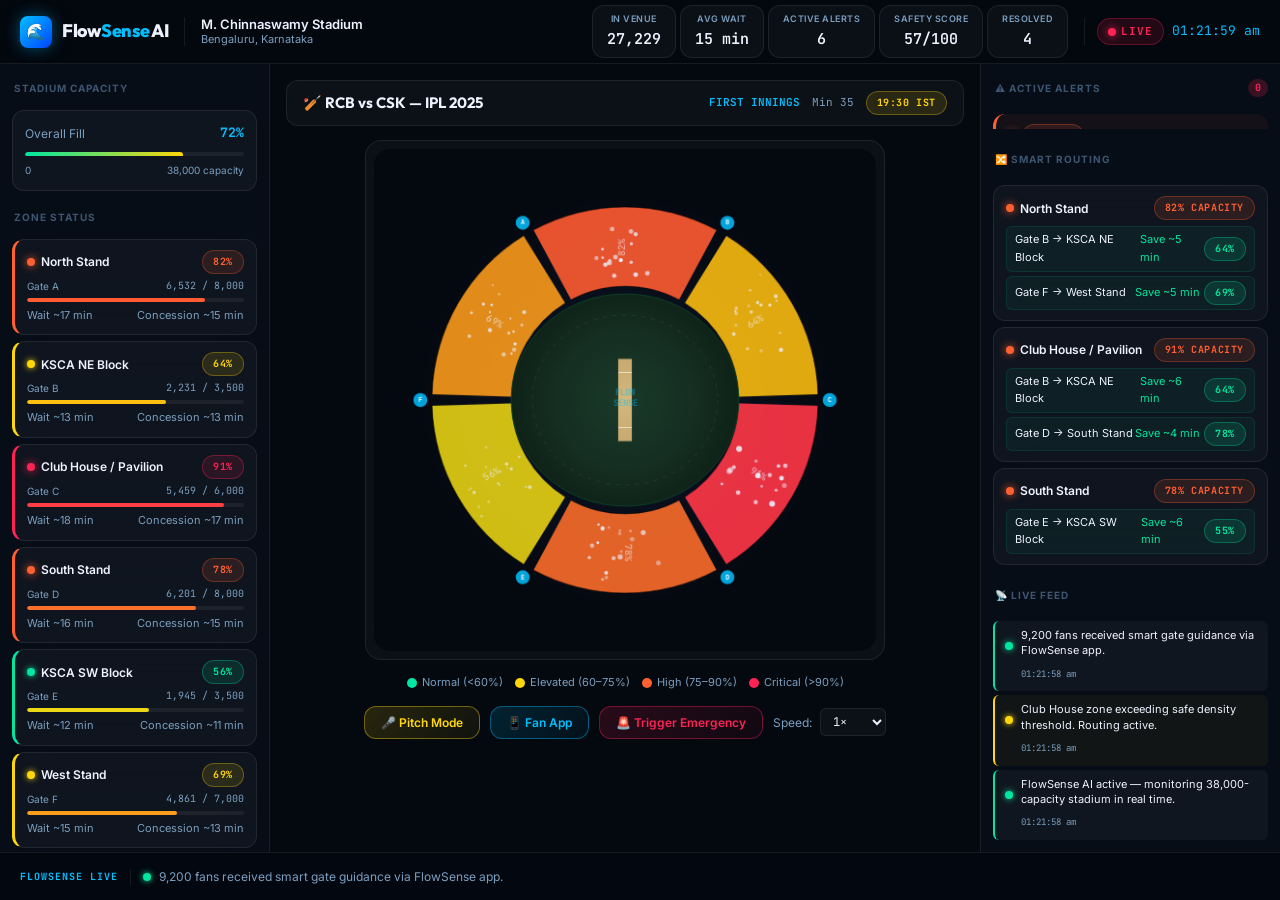
==== index.html @ 58429cc9 "Initial commit - FlowSense AI project" ====
<!DOCTYPE html>
<html lang="en">
<head>
  <meta charset="UTF-8">
  <meta name="viewport" content="width=device-width, initial-scale=1.0">
  <title>FlowSense AI — Ops Dashboard | M. Chinnaswamy Stadium</title>
  <meta name="description" content="Real-time crowd intelligence operations center for M. Chinnaswamy Stadium. Live density monitoring, congestion alerts, and smart fan routing.">
  <link rel="preconnect" href="https://fonts.googleapis.com">
  <link rel="preconnect" href="https://fonts.gstatic.com" crossorigin>
  <link href="https://fonts.googleapis.com/css2?family=Inter:wght@300;400;500;600;700&family=Outfit:wght@600;700;800;900&family=JetBrains+Mono:wght@400;500;600&display=swap" rel="stylesheet">
  <link rel="stylesheet" href="css/main.css">
  <link rel="stylesheet" href="css/dashboard.css">
</head>
<body>

<div class="dashboard-grid">

  <!-- ── Header ─────────────────────────────────────────────────────────── -->
  <header class="dash-header">
    <a href="landing.html" class="logo">
      <div class="logo-icon">🌊</div>
      <div class="logo-text">Flow<span>Sense</span> AI</div>
    </a>
    <div class="header-venue">
      <span class="venue-name">M. Chinnaswamy Stadium</span>
      <span class="venue-city">Bengaluru, Karnataka</span>
    </div>

    <div class="header-spacer"></div>

    <div class="header-kpis">
      <div class="hkpi">
        <span class="hkpi-label">In Venue</span>
        <span class="kpi-value mono text-accent" id="kpi-fans">—</span>
      </div>
      <div class="hkpi">
        <span class="hkpi-label">Avg Wait</span>
        <span class="kpi-value mono" id="kpi-wait">—</span>
      </div>
      <div class="hkpi">
        <span class="hkpi-label">Active Alerts</span>
        <span class="kpi-value mono text-critical" id="kpi-alerts">—</span>
      </div>
      <div class="hkpi">
        <span class="hkpi-label">Safety Score</span>
        <span class="kpi-value mono" id="kpi-safety">—</span>
      </div>
      <div class="hkpi">
        <span class="hkpi-label">Resolved</span>
        <span class="kpi-value mono text-ok" id="kpi-resolved">—</span>
      </div>
    </div>

    <div class="header-right">
      <div class="live-badge">
        <span class="dot dot-critical"></span>
        LIVE
      </div>
      <span id="live-clock" class="mono"></span>
    </div>
  </header>

  <!-- ── Left: Zone List ────────────────────────────────────────────────── -->
  <aside class="dash-left">
    <div class="sidebar-title">Stadium Capacity</div>
    <div class="capacity-card">
      <div class="cap-row">
        <span class="cap-label">Overall Fill</span>
        <span class="mono text-accent" id="stadium-fill-pct" style="font-size:13px; font-weight:700;">—</span>
      </div>
      <div class="density-bar">
        <div id="stadium-fill-bar" class="density-fill" style="width:0%; background: linear-gradient(90deg,var(--ok),var(--warning));"></div>
      </div>
      <div class="cap-meta">
        <span>0</span>
        <span>38,000 capacity</span>
      </div>
    </div>

    <div class="sidebar-title" style="margin-top:4px;">Zone Status</div>
    <div id="zone-list"></div>
  </aside>

  <!-- ── Center: Heatmap + Controls ─────────────────────────────────────── -->
  <main class="dash-center">
    <div class="match-info-bar">
      <span class="match-name">🏏 RCB vs CSK — IPL 2025</span>
      <div class="match-meta">
        <span id="match-phase" class="mono">FIRST INNINGS</span>
        <span class="text-dim mono" style="font-size:11px;" id="match-minute">Min 35</span>
        <span class="badge badge-warning">19:30 IST</span>
      </div>
    </div>

    <div class="heatmap-wrapper glass-card" style="padding:8px; position:relative;">
      <canvas id="stadium-canvas"></canvas>
    </div>

    <div class="map-legend">
      <div class="legend-item"><div class="legend-dot" style="background:#00E6A0;"></div> Normal (&lt;60%)</div>
      <div class="legend-item"><div class="legend-dot" style="background:#FFD60A;"></div> Elevated (60–75%)</div>
      <div class="legend-item"><div class="legend-dot" style="background:#FF6030;"></div> High (75–90%)</div>
      <div class="legend-item"><div class="legend-dot" style="background:#FF2255;"></div> Critical (&gt;90%)</div>
    </div>

    <div class="controls-bar">
      <button id="pitch-btn" class="control-btn">🎤 Pitch Mode</button>
      <button id="fan-app-btn" class="control-btn">📱 Fan App</button>
      <button id="emergency-btn" class="control-btn">🚨 Trigger Emergency</button>
      <div class="speed-control">
        <span>Speed:</span>
        <select id="sim-speed">
          <option value="0.5">0.5×</option>
          <option value="1" selected>1×</option>
          <option value="2">2×</option>
          <option value="5">5×</option>
        </select>
      </div>
    </div>
  </main>

  <!-- ── Right: Alerts + Routing + Notifications ────────────────────────── -->
  <aside class="dash-right">
    <div class="section-header">
      <span class="sidebar-title" style="margin:0">⚠ Active Alerts</span>
      <span class="alert-count" id="kpi-alerts-badge">0</span>
    </div>
    <div id="alert-feed"></div>

    <div class="section-header" style="margin-top:8px;">
      <span class="sidebar-title" style="margin:0">🔀 Smart Routing</span>
    </div>
    <div id="routing-panel"></div>

    <div class="section-header" style="margin-top:8px;">
      <span class="sidebar-title" style="margin:0">📡 Live Feed</span>
    </div>
    <div id="notif-feed"></div>
  </aside>

  <!-- ── Bottom Ticker ──────────────────────────────────────────────────── -->
  <footer class="dash-ticker">
    <span class="ticker-label">FlowSense Live</span>
    <div id="notif-ticker">
      <span class="dot dot-ok"></span>
      <span>Initialising FlowSense AI…</span>
    </div>
  </footer>

</div>

<script src="js/simulation.js"></script>
<script src="js/heatmap.js"></script>
<script src="js/pitch.js"></script>
<script src="js/app.js"></script>

</body>
</html>
---- css/main.css ----
@import url('https://fonts.googleapis.com/css2?family=Inter:wght@300;400;500;600;700&family=Outfit:wght@400;600;700;800;900&family=JetBrains+Mono:wght@400;500;600&display=swap');

:root {
  --bg-primary: #04080F;
  --bg-secondary: #080E1A;
  --bg-card: rgba(255,255,255,0.035);
  --bg-card-hover: rgba(255,255,255,0.06);
  --border: rgba(255,255,255,0.08);
  --border-strong: rgba(255,255,255,0.15);

  --accent: #00BFFF;
  --accent-glow: rgba(0,191,255,0.2);
  --accent-bright: #33CCFF;

  --ok: #00E6A0;
  --ok-glow: rgba(0,230,160,0.2);
  --warning: #FFD60A;
  --warning-glow: rgba(255,214,10,0.2);
  --danger: #FF6030;
  --danger-glow: rgba(255,96,48,0.2);
  --critical: #FF2255;
  --critical-glow: rgba(255,34,85,0.25);

  --text-primary: #EEF2FF;
  --text-secondary: #7B9FBF;
  --text-dim: #3D5570;
  --text-mono: #33CCFF;

  --font: 'Inter', sans-serif;
  --font-display: 'Outfit', sans-serif;
  --font-mono: 'JetBrains Mono', monospace;

  --radius-sm: 6px;
  --radius-md: 12px;
  --radius-lg: 16px;
  --radius-xl: 24px;
}

*, *::before, *::after { box-sizing: border-box; margin: 0; padding: 0; }

html { font-size: 16px; scroll-behavior: smooth; }

body {
  font-family: var(--font);
  background-color: var(--bg-primary);
  color: var(--text-primary);
  line-height: 1.6;
  -webkit-font-smoothing: antialiased;
}

.glass-card {
  background: var(--bg-card);
  border: 1px solid var(--border);
  border-radius: var(--radius-lg);
  backdrop-filter: blur(20px);
  -webkit-backdrop-filter: blur(20px);
}

.glass-card:hover { border-color: var(--border-strong); }

/* Badges */
.badge {
  display: inline-flex;
  align-items: center;
  gap: 5px;
  padding: 3px 10px;
  border-radius: 100px;
  font-size: 10px;
  font-weight: 700;
  letter-spacing: 0.6px;
  text-transform: uppercase;
  font-family: var(--font-mono);
}
.badge-ok       { background: rgba(0,230,160,0.12); color: var(--ok);       border: 1px solid rgba(0,230,160,0.3); }
.badge-warning  { background: rgba(255,214,10,0.12); color: var(--warning); border: 1px solid rgba(255,214,10,0.3); }
.badge-danger   { background: rgba(255,96,48,0.12);  color: var(--danger);  border: 1px solid rgba(255,96,48,0.3); }
.badge-critical { background: rgba(255,34,85,0.12);  color: var(--critical); border: 1px solid rgba(255,34,85,0.35);}

/* Pulse dot */
.dot {
  width: 8px; height: 8px;
  border-radius: 50%;
  display: inline-block;
  flex-shrink: 0;
}
.dot-ok       { background: var(--ok);       box-shadow: 0 0 6px var(--ok); }
.dot-warning  { background: var(--warning);  box-shadow: 0 0 6px var(--warning); animation: pulse 2s infinite; }
.dot-danger   { background: var(--danger);   box-shadow: 0 0 8px var(--danger);  animation: pulse 1.5s infinite; }
.dot-critical { background: var(--critical); box-shadow: 0 0 10px var(--critical); animation: pulse 0.8s infinite; }

@keyframes pulse {
  0%,100% { opacity:1; transform:scale(1); }
  50%      { opacity:0.5; transform:scale(1.4); }
}

/* Density bar */
.density-bar {
  height: 4px;
  background: rgba(255,255,255,0.06);
  border-radius: 2px;
  overflow: hidden;
  margin-top: 4px;
}
.density-fill {
  height: 100%;
  border-radius: 2px;
  transition: width 1s ease, background-color 0.5s ease;
}

/* Scrollbar */
::-webkit-scrollbar { width: 3px; }
::-webkit-scrollbar-track { background: transparent; }
::-webkit-scrollbar-thumb { background: rgba(255,255,255,0.1); border-radius: 2px; }

/* Utility */
.mono { font-family: var(--font-mono); }
.text-ok { color: var(--ok); }
.text-warning { color: var(--warning); }
.text-danger { color: var(--danger); }
.text-critical { color: var(--critical); }
.text-dim { color: var(--text-secondary); }
.text-accent { color: var(--accent); }

button { cursor: pointer; border: none; outline: none; font-family: var(--font); }
---- css/dashboard.css ----
/* dashboard.css — Main ops dashboard styles */

/* ── Layout ────────────────────────────────────────────────────────────────── */
.dashboard-grid {
  display: grid;
  grid-template-rows: 64px 1fr 48px;
  grid-template-columns: 270px 1fr 300px;
  grid-template-areas:
    "header header header"
    "left   center right"
    "ticker ticker ticker";
  height: 100vh;
  overflow: hidden;
  gap: 0;
}

/* ── Header ─────────────────────────────────────────────────────────────────── */
.dash-header {
  grid-area: header;
  display: flex;
  align-items: center;
  gap: 16px;
  padding: 0 20px;
  border-bottom: 1px solid var(--border);
  background: rgba(4,8,15,0.95);
  backdrop-filter: blur(20px);
  z-index: 100;
}

.logo {
  display: flex;
  align-items: center;
  gap: 10px;
  text-decoration: none;
}

.logo-icon {
  width: 32px; height: 32px;
  background: linear-gradient(135deg, #00BFFF, #0044FF);
  border-radius: 8px;
  display: grid; place-items: center;
  font-size: 16px;
  box-shadow: 0 0 16px rgba(0,191,255,0.4);
}

.logo-text {
  font-family: var(--font-display);
  font-size: 18px;
  font-weight: 800;
  color: var(--text-primary);
  letter-spacing: -0.3px;
}

.logo-text span { color: var(--accent); }

.header-venue {
  display: flex;
  flex-direction: column;
  line-height: 1.2;
  border-left: 1px solid var(--border);
  padding-left: 16px;
}

.venue-name { font-size: 13px; font-weight: 600; color: var(--text-primary); }
.venue-city { font-size: 11px; color: var(--text-secondary); }

.header-spacer { flex: 1; }

.header-kpis {
  display: flex;
  align-items: center;
  gap: 4px;
}

.hkpi {
  display: flex;
  flex-direction: column;
  align-items: center;
  padding: 6px 14px;
  border-radius: var(--radius-md);
  background: var(--bg-card);
  border: 1px solid var(--border);
  min-width: 80px;
}

.hkpi-label { font-size: 9px; font-weight: 600; letter-spacing: 0.5px; text-transform: uppercase; color: var(--text-secondary); }

.kpi-value {
  font-family: var(--font-mono);
  font-size: 15px;
  font-weight: 600;
  color: var(--text-primary);
}

.header-right {
  display: flex;
  align-items: center;
  gap: 8px;
  border-left: 1px solid var(--border);
  padding-left: 12px;
}

.live-badge {
  display: flex;
  align-items: center;
  gap: 5px;
  padding: 4px 10px;
  background: rgba(255,34,85,0.12);
  border: 1px solid rgba(255,34,85,0.3);
  border-radius: 100px;
  font-size: 11px;
  font-weight: 700;
  color: var(--critical);
  font-family: var(--font-mono);
  letter-spacing: 1px;
}

#live-clock {
  font-family: var(--font-mono);
  font-size: 13px;
  color: var(--accent);
  min-width: 80px;
}

/* ── Left Sidebar ──────────────────────────────────────────────────────────── */
.dash-left {
  grid-area: left;
  overflow-y: auto;
  border-right: 1px solid var(--border);
  background: rgba(8,14,26,0.8);
  padding: 12px;
  display: flex;
  flex-direction: column;
  gap: 10px;
}

.sidebar-title {
  font-size: 10px;
  font-weight: 700;
  letter-spacing: 1px;
  text-transform: uppercase;
  color: var(--text-dim);
  padding: 4px 2px;
}

/* Stadium fill bar */
.capacity-card {
  padding: 12px;
  background: var(--bg-card);
  border: 1px solid var(--border);
  border-radius: var(--radius-md);
}

.cap-row {
  display: flex;
  justify-content: space-between;
  align-items: center;
  margin-bottom: 8px;
}

.cap-label { font-size: 12px; color: var(--text-secondary); }

#stadium-fill-bar {
  height: 6px;
  border-radius: 3px;
  background: linear-gradient(90deg, var(--ok), var(--warning));
  transition: width 1s ease;
}

.cap-meta {
  display: flex;
  justify-content: space-between;
  margin-top: 6px;
  font-size: 10px;
  color: var(--text-secondary);
}

/* Zone items */
#zone-list { display: flex; flex-direction: column; gap: 6px; }

.zone-item {
  padding: 10px 12px;
  cursor: pointer;
  transition: all 0.2s ease;
  border-radius: var(--radius-md);
}

.zone-item:hover { background: var(--bg-card-hover); border-color: var(--border-strong); }

.zone-item.critical { border-left: 3px solid var(--critical) !important; }
.zone-item.danger   { border-left: 3px solid var(--danger)   !important; }
.zone-item.warning  { border-left: 3px solid var(--warning)  !important; }
.zone-item.ok       { border-left: 3px solid var(--ok)       !important; }

.zone-header { display: flex; justify-content: space-between; align-items: center; margin-bottom: 4px; }
.zone-name-row { display: flex; align-items: center; gap: 6px; }
.zone-name { font-size: 12px; font-weight: 600; }
.zone-meta { display: flex; justify-content: space-between; font-size: 10px; margin-bottom: 4px; }
.zone-footer { display: flex; justify-content: space-between; margin-top: 5px; }

/* ── Center ────────────────────────────────────────────────────────────────── */
.dash-center {
  grid-area: center;
  overflow-y: auto;
  padding: 16px;
  display: flex;
  flex-direction: column;
  gap: 14px;
  align-items: center;
}

.match-info-bar {
  width: 100%;
  display: flex;
  align-items: center;
  justify-content: space-between;
  padding: 10px 16px;
  background: var(--bg-card);
  border: 1px solid var(--border);
  border-radius: var(--radius-md);
}

.match-name {
  font-family: var(--font-display);
  font-size: 15px;
  font-weight: 700;
  color: var(--text-primary);
}

.match-meta { display: flex; gap: 12px; align-items: center; }

#match-phase {
  font-family: var(--font-mono);
  font-size: 11px;
  color: var(--accent);
  font-weight: 600;
}

.heatmap-wrapper {
  width: 100%;
  max-width: 520px;
  aspect-ratio: 1;
  position: relative;
}

#stadium-canvas {
  width: 100%;
  height: 100%;
  border-radius: var(--radius-lg);
  display: block;
}

.map-legend {
  display: flex;
  gap: 12px;
  align-items: center;
  flex-wrap: wrap;
  justify-content: center;
}

.legend-item {
  display: flex;
  align-items: center;
  gap: 5px;
  font-size: 11px;
  color: var(--text-secondary);
}

.legend-dot {
  width: 10px; height: 10px;
  border-radius: 50%;
}

/* Controls */
.controls-bar {
  display: flex;
  align-items: center;
  gap: 10px;
  flex-wrap: wrap;
  justify-content: center;
}

.control-btn {
  padding: 8px 16px;
  border-radius: var(--radius-md);
  font-size: 12px;
  font-weight: 600;
  transition: all 0.2s ease;
}

#pitch-btn {
  background: linear-gradient(135deg, rgba(255,214,10,0.15), rgba(255,214,10,0.05));
  border: 1px solid rgba(255,214,10,0.4);
  color: var(--warning);
}
#pitch-btn:hover { background: rgba(255,214,10,0.2); }

#fan-app-btn {
  background: linear-gradient(135deg, rgba(0,191,255,0.15), rgba(0,191,255,0.05));
  border: 1px solid rgba(0,191,255,0.4);
  color: var(--accent);
}
#fan-app-btn:hover { background: rgba(0,191,255,0.2); }

#emergency-btn {
  background: linear-gradient(135deg, rgba(255,34,85,0.15), rgba(255,34,85,0.05));
  border: 1px solid rgba(255,34,85,0.4);
  color: var(--critical);
}
#emergency-btn:hover { background: rgba(255,34,85,0.2); }
#emergency-btn.active {
  background: rgba(255,34,85,0.3);
  box-shadow: 0 0 20px rgba(255,34,85,0.3);
  animation: pulse 1s infinite;
}

.speed-control {
  display: flex;
  align-items: center;
  gap: 8px;
  font-size: 12px;
  color: var(--text-secondary);
}

select#sim-speed {
  background: var(--bg-card);
  border: 1px solid var(--border);
  border-radius: var(--radius-sm);
  color: var(--text-primary);
  padding: 4px 8px;
  font-size: 12px;
  font-family: var(--font-mono);
}

/* ── Right Sidebar ─────────────────────────────────────────────────────────── */
.dash-right {
  grid-area: right;
  overflow-y: auto;
  border-left: 1px solid var(--border);
  background: rgba(8,14,26,0.8);
  padding: 12px;
  display: flex;
  flex-direction: column;
  gap: 10px;
}

.section-header {
  display: flex;
  align-items: center;
  justify-content: space-between;
  margin-bottom: 4px;
}

/* Alerts */
.alert-count {
  background: rgba(255,34,85,0.2);
  color: var(--critical);
  border-radius: 100px;
  padding: 1px 7px;
  font-size: 10px;
  font-weight: 700;
  font-family: var(--font-mono);
}

#alert-feed { display: flex; flex-direction: column; gap: 6px; max-height: 280px; overflow-y: auto; }

.alert-item {
  padding: 10px 12px;
  border-radius: var(--radius-md);
  border-left: 3px solid;
  background: var(--bg-card);
  transition: background 0.2s ease;
}
.alert-item:hover { background: var(--bg-card-hover); }
.alert-critical { border-color: var(--critical); background: rgba(255,34,85,0.05); }
.alert-danger   { border-color: var(--danger);   background: rgba(255,96,48,0.05); }
.alert-warning  { border-color: var(--warning);  background: rgba(255,214,10,0.05); }
.alert-info     { border-color: var(--ok);       background: rgba(0,230,160,0.05); }

.alert-top { display: flex; align-items: center; gap: 6px; margin-bottom: 5px; }
.alert-id { font-size: 9px; flex: 1; }
.alert-msg { font-size: 12px; line-height: 1.4; color: var(--text-primary); margin-bottom: 4px; }
.alert-meta { display: flex; justify-content: space-between; align-items: center; }

.dismiss-btn {
  background: none;
  color: var(--text-dim);
  font-size: 11px;
  padding: 1px 4px;
  border-radius: 3px;
  transition: color 0.2s;
}
.dismiss-btn:hover { color: var(--text-secondary); }

/* Routing */
#routing-panel { display: flex; flex-direction: column; gap: 6px; }

.routing-item {
  padding: 10px 12px;
  border-radius: var(--radius-md);
}

.routing-header { display: flex; align-items: center; gap: 6px; margin-bottom: 6px; }
.routing-from { font-size: 12px; font-weight: 600; flex: 1; }
.routing-alts { display: flex; flex-direction: column; gap: 4px; }

.route-alt {
  display: flex;
  justify-content: space-between;
  align-items: center;
  padding: 4px 8px;
  background: rgba(0,230,160,0.05);
  border: 1px solid rgba(0,230,160,0.1);
  border-radius: var(--radius-sm);
}

.route-alt-name { font-size: 11px; color: var(--text-primary); }
.route-alt-meta { display: flex; align-items: center; gap: 4px; }

/* Notifications */
#notif-feed { display: flex; flex-direction: column; gap: 4px; }

.notif-item {
  display: flex;
  gap: 8px;
  align-items: flex-start;
  padding: 7px 10px;
  border-radius: var(--radius-sm);
  background: var(--bg-card);
  border-left: 2px solid var(--border);
  transition: all 0.2s;
}
.notif-critical { border-color: var(--critical); background: rgba(255,34,85,0.04); }
.notif-warning  { border-color: var(--warning);  background: rgba(255,214,10,0.04); }
.notif-info     { border-color: var(--ok);       }

.notif-dot { padding-top: 4px; }
.notif-msg { font-size: 11px; line-height: 1.4; color: var(--text-primary); }
.notif-time { font-size: 9px; }

/* ── Bottom Ticker ─────────────────────────────────────────────────────────── */
.dash-ticker {
  grid-area: ticker;
  display: flex;
  align-items: center;
  gap: 12px;
  padding: 0 20px;
  border-top: 1px solid var(--border);
  background: rgba(4,8,15,0.95);
  font-size: 12px;
  color: var(--text-secondary);
  overflow: hidden;
}

.ticker-label {
  font-family: var(--font-mono);
  font-size: 10px;
  font-weight: 700;
  letter-spacing: 1px;
  text-transform: uppercase;
  color: var(--accent);
  white-space: nowrap;
  border-right: 1px solid var(--border);
  padding-right: 12px;
  flex-shrink: 0;
}

#notif-ticker {
  display: flex;
  align-items: center;
  gap: 8px;
  animation: slideIn 0.3s ease;
}

@keyframes slideIn {
  from { opacity: 0; transform: translateX(-10px); }
  to   { opacity: 1; transform: translateX(0); }
}

.empty-state {
  font-size: 12px;
  color: var(--text-dim);
  text-align: center;
  padding: 16px;
  font-style: italic;
}

/* ── Pitch Mode Overlay ────────────────────────────────────────────────────── */
#pitch-overlay {
  position: fixed;
  bottom: 60px;
  right: 20px;
  z-index: 1000;
  animation: fadeInUp 0.3s ease;
}

@keyframes fadeInUp {
  from { opacity: 0; transform: translateY(20px); }
  to   { opacity: 1; transform: translateY(0); }
}

#pitch-box {
  width: 340px;
  background: rgba(8,14,26,0.97);
  border: 1px solid rgba(0,191,255,0.3);
  border-radius: var(--radius-xl);
  padding: 20px;
  box-shadow: 0 0 40px rgba(0,191,255,0.15), 0 20px 60px rgba(0,0,0,0.6);
  position: relative;
}

#pitch-header {
  display: flex;
  justify-content: space-between;
  align-items: center;
  margin-bottom: 8px;
}

#pitch-close {
  background: rgba(255,255,255,0.05);
  border: 1px solid var(--border);
  color: var(--text-secondary);
  padding: 4px 10px;
  border-radius: var(--radius-sm);
  font-size: 11px;
  transition: all 0.2s;
}
#pitch-close:hover { background: rgba(255,34,85,0.1); color: var(--critical); }

#pitch-step-label {
  font-size: 10px;
  margin-bottom: 6px;
}

#pitch-title {
  font-family: var(--font-display);
  font-size: 17px;
  font-weight: 700;
  color: var(--text-primary);
  margin-bottom: 8px;
  line-height: 1.3;
}

#pitch-body {
  font-size: 13px;
  color: var(--text-secondary);
  line-height: 1.6;
  margin-bottom: 14px;
}

#pitch-dots {
  display: flex;
  gap: 5px;
  margin-bottom: 14px;
  justify-content: center;
}

.pitch-dot {
  width: 6px; height: 6px;
  border-radius: 50%;
  background: var(--border-strong);
  cursor: pointer;
  transition: all 0.2s;
}
.pitch-dot.active { background: var(--accent); width: 18px; border-radius: 3px; }

#pitch-controls {
  display: flex;
  gap: 6px;
  justify-content: center;
}

#pitch-controls button {
  background: var(--bg-card);
  border: 1px solid var(--border);
  color: var(--text-primary);
  padding: 6px 14px;
  border-radius: var(--radius-sm);
  font-size: 12px;
  transition: all 0.2s;
}
#pitch-controls button:hover { background: var(--bg-card-hover); border-color: var(--accent); color: var(--accent); }

#pitch-progress {
  height: 2px;
  background: linear-gradient(90deg, var(--accent), #0044FF);
  border-radius: 1px;
  margin-top: 14px;
  transition: width 0.4s ease;
}

/* Highlight */
.pitch-highlight {
  outline: 2px solid var(--accent) !important;
  outline-offset: 3px !important;
  box-shadow: 0 0 20px rgba(0,191,255,0.3) !important;
  border-radius: var(--radius-md) !important;
}

/* Emergency mode */
body.emergency-mode .dash-header { border-bottom-color: rgba(255,34,85,0.5); }
body.emergency-mode #match-phase { color: var(--critical); animation: pulse 0.8s infinite; }

/* Responsive tweaks */
@media (max-width: 1100px) {
  .dashboard-grid {
    grid-template-columns: 230px 1fr 260px;
  }
}
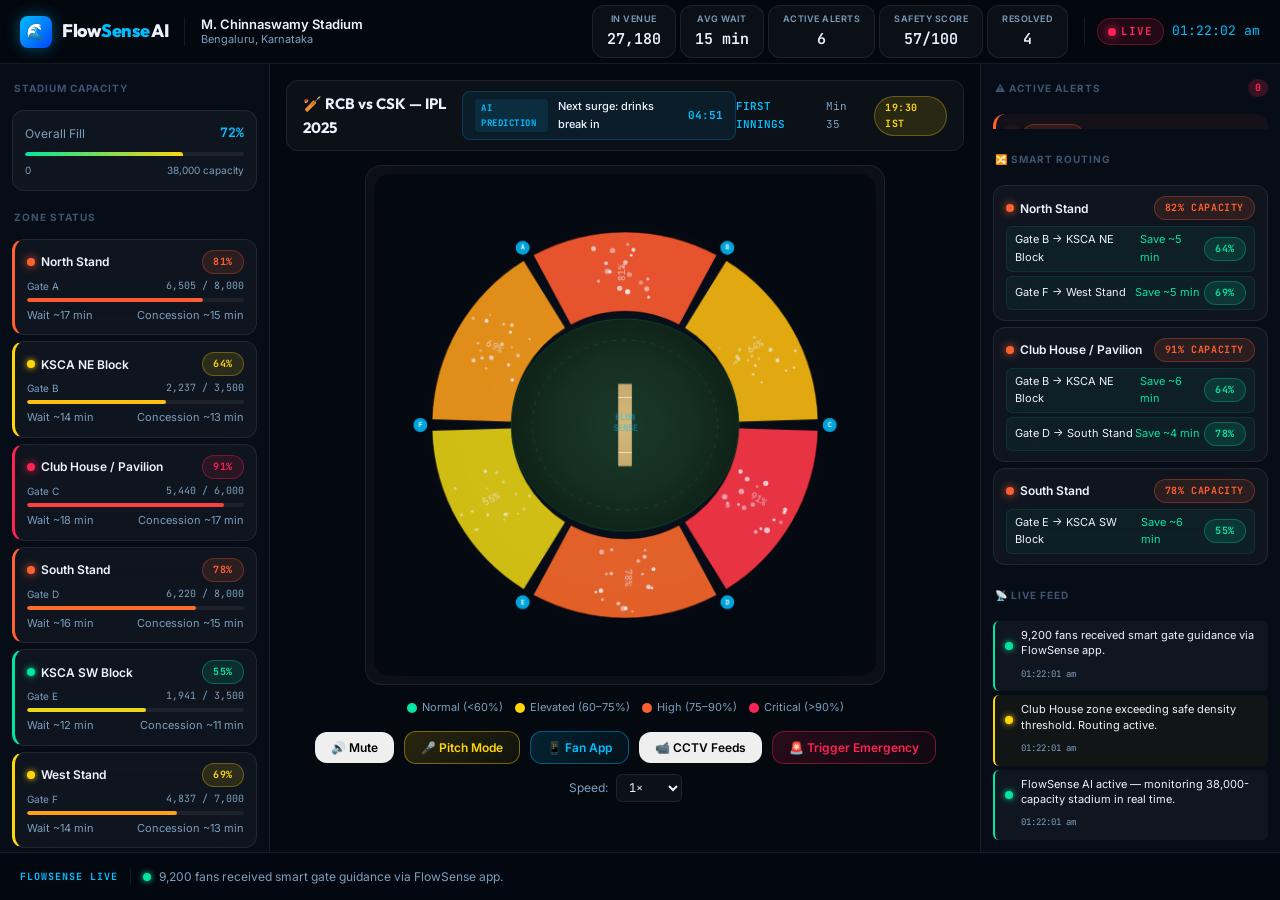
==== commit d4bf156d: "Enhancement: Added Audio engine, Real-time bridge, Fan app tabs, Predictive AI widget, and CCTV Surv" ====
--- a/index.html
+++ b/index.html
@@ -85,6 +85,11 @@
   <main class="dash-center">
     <div class="match-info-bar">
       <span class="match-name">🏏 RCB vs CSK — IPL 2025</span>
+      <div id="prediction-widget" class="prediction-widget">
+        <span class="prediction-label">AI Prediction</span>
+        <span class="prediction-text">Calculating next surge…</span>
+        <span class="prediction-timer mono">--:--</span>
+      </div>
       <div class="match-meta">
         <span id="match-phase" class="mono">FIRST INNINGS</span>
         <span class="text-dim mono" style="font-size:11px;" id="match-minute">Min 35</span>
@@ -104,8 +109,10 @@
     </div>
 
     <div class="controls-bar">
+      <button id="mute-btn" class="control-btn">🔊 Mute</button>
       <button id="pitch-btn" class="control-btn">🎤 Pitch Mode</button>
       <button id="fan-app-btn" class="control-btn">📱 Fan App</button>
+      <button id="cctv-btn" class="control-btn" onclick="window.open('cctv.html', '_blank')">📹 CCTV Feeds</button>
       <button id="emergency-btn" class="control-btn">🚨 Trigger Emergency</button>
       <div class="speed-control">
         <span>Speed:</span>
@@ -149,7 +156,9 @@
 
 </div>
 
+<script src="js/bridge.js"></script>
 <script src="js/simulation.js"></script>
+<script src="js/audio.js"></script>
 <script src="js/heatmap.js"></script>
 <script src="js/pitch.js"></script>
 <script src="js/app.js"></script>
--- a/css/dashboard.css
+++ b/css/dashboard.css
@@ -607,3 +607,58 @@
     grid-template-columns: 230px 1fr 260px;
   }
 }
+/* ── AI Prediction Widget ─────────────────────────────────────────── */
+.prediction-widget {
+  padding: 6px 12px;
+  background: rgba(0, 191, 255, 0.08);
+  border: 1px solid rgba(0, 191, 255, 0.2);
+  border-radius: 8px;
+  display: flex;
+  align-items: center;
+  gap: 10px;
+  font-size: 11px;
+  transition: all 0.3s ease;
+}
+
+.prediction-label {
+  color: var(--accent);
+  font-weight: 700;
+  text-transform: uppercase;
+  letter-spacing: 0.5px;
+  font-family: var(--font-mono);
+  font-size: 9px;
+  padding: 2px 6px;
+  background: rgba(0, 191, 255, 0.1);
+  border-radius: 4px;
+}
+
+.prediction-text {
+  color: var(--text-primary);
+  font-weight: 500;
+}
+
+.prediction-timer {
+  font-family: var(--font-mono);
+  font-weight: 700;
+  color: var(--accent);
+}
+
+.surge-warning {
+  background: rgba(255, 214, 10, 0.15) !important;
+  border-color: rgba(255, 214, 10, 0.5) !important;
+  animation: surgePulse 1s infinite alternate;
+}
+
+.surge-warning .prediction-label {
+  background: var(--warning);
+  color: #000;
+}
+
+.surge-warning .prediction-timer {
+  color: var(--warning);
+}
+
+@keyframes surgePulse {
+  from { box-shadow: 0 0 5px rgba(255, 214, 10, 0.2); }
+  to   { box-shadow: 0 0 15px rgba(255, 214, 10, 0.4); }
+}
